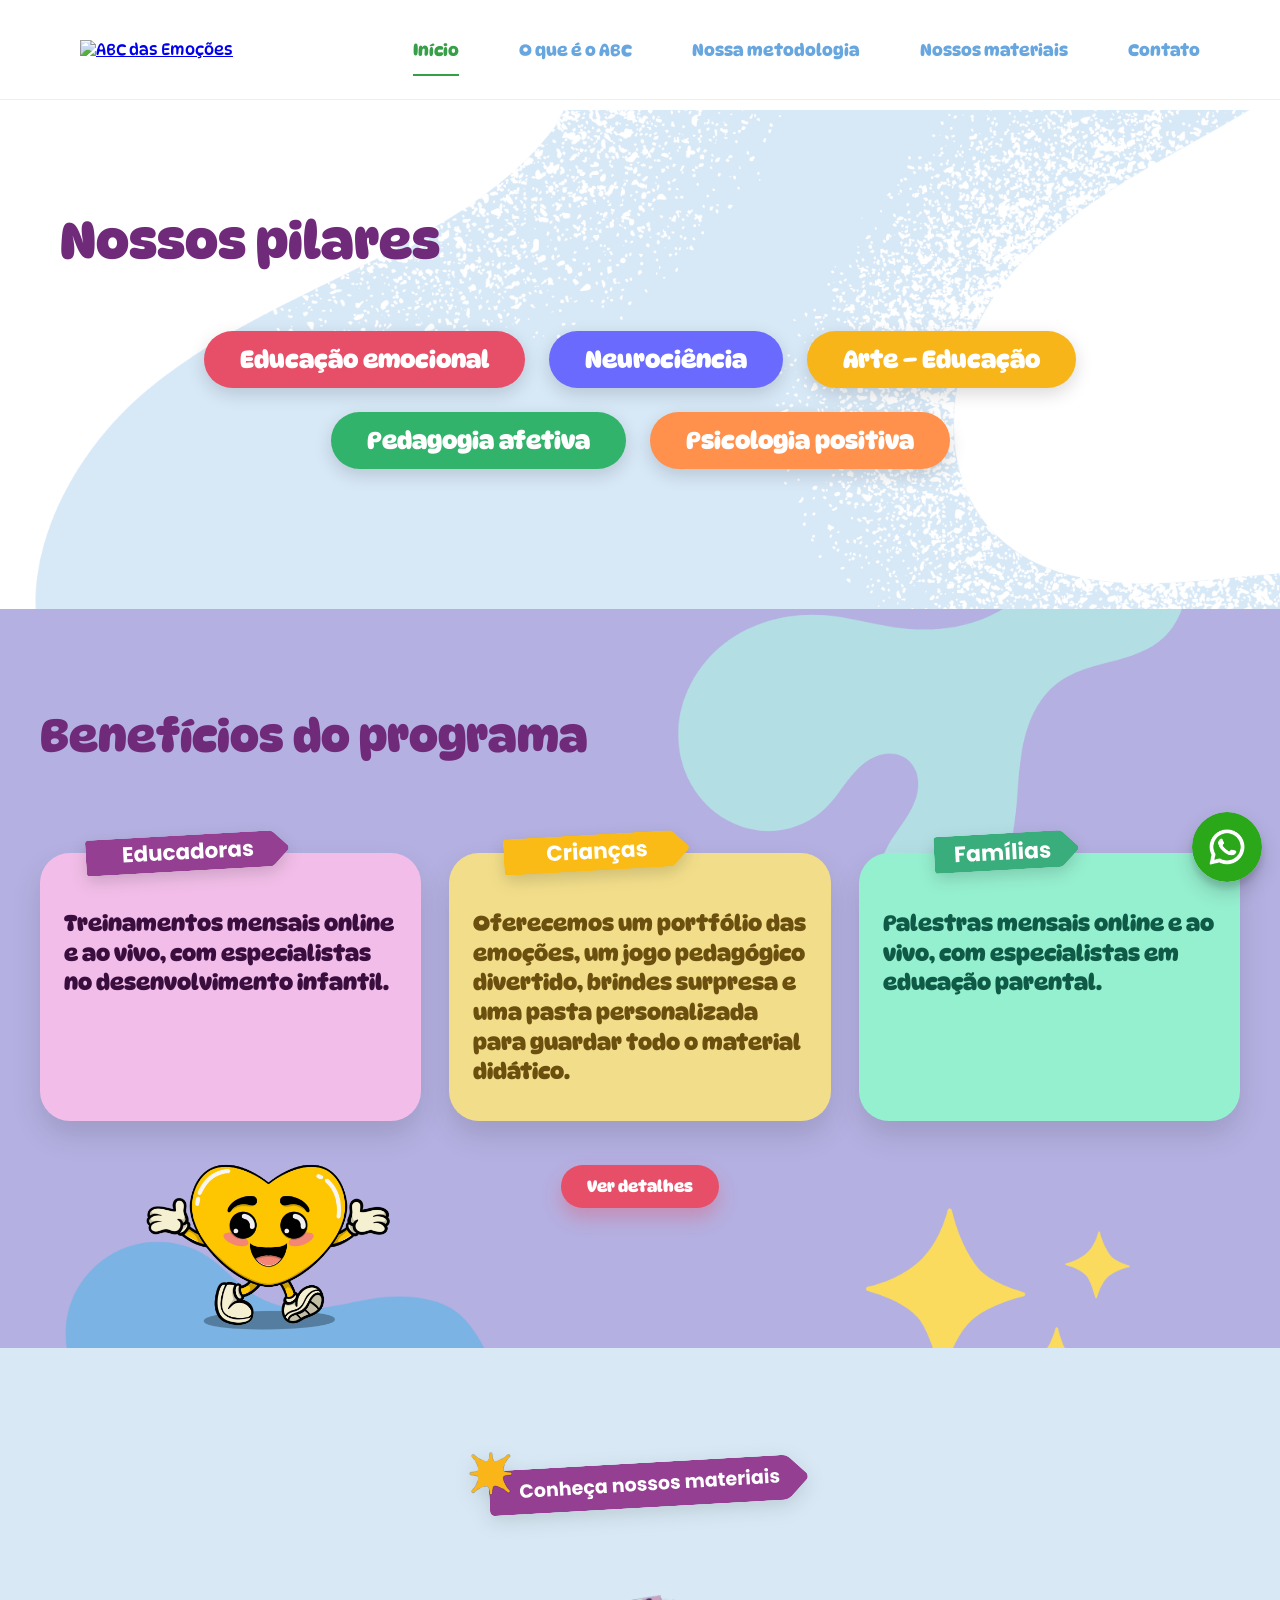
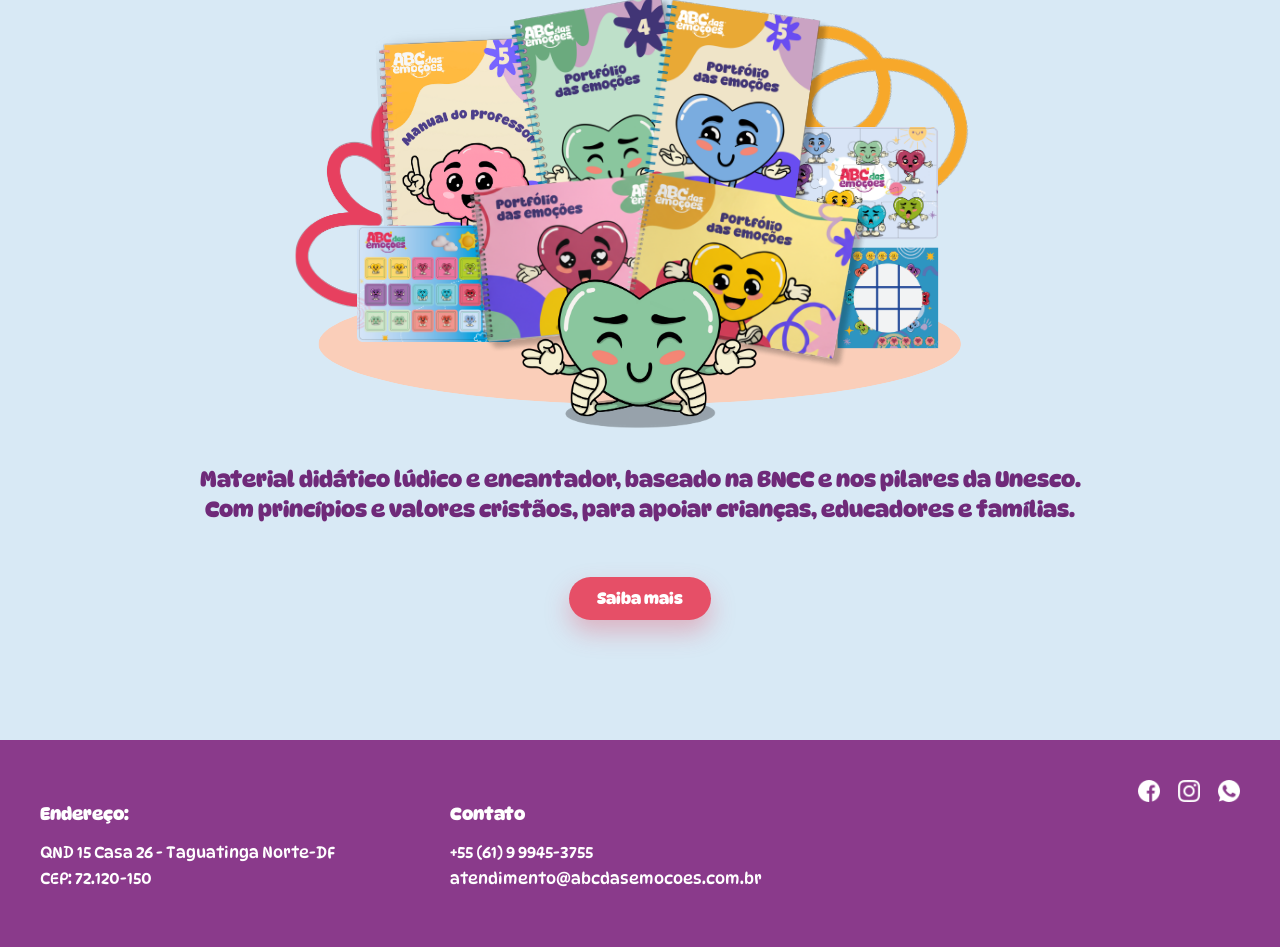
==== pages/index.html @ c594c252 "Criação das páginas: home page, sobre o que é ABC e contatos. Assim como os componentes pastials men" ====
<!doctype html>
<html lang="pt-BR">
<head>
  <meta charset="utf-8" />
  <meta name="viewport" content="width=device-width, initial-scale=1" />
  <title>ABC das Emoções</title>
  <link rel="stylesheet" href="/assets/css/styles.css" />
  <link href="https://fonts.googleapis.com/css2?family=DynaPuff:wght@400;600&display=swap" rel="stylesheet">
</head>
<body>
  <!-- MENU (partial) -->
  <div id="header-holder"></div>

  <!-- CONTEÚDO PRINCIPAL -->
  <main class="container">

    <!-- Seção Pilares -->
    <section id="pilares">
      <div class="pilares-wrap">
        <h2>Nossos pilares</h2>
        <div class="pilares-pills">
          <span class="pill pill-1">Educação emocional</span>
          <span class="pill pill-2">Neurociência</span>
          <span class="pill pill-3">Arte – Educação</span>
          <span class="pill pill-4">Pedagogia afetiva</span>
          <span class="pill pill-5">Psicologia positiva</span>
        </div>
      </div>
    </section>

    <!-- Seção Benefícios do Programa -->
    <section id="beneficios-programa">
      <h2>Benefícios do programa</h2>

      <div class="beneficios-grid">
        <!-- Educadoras -->
        <article class="benef-card card-educadoras">
          <img class="badge" src="/assets/img/educadorasTitulo.svg" alt="Educadoras">
          <p>
            Treinamentos mensais online e ao vivo, com especialistas no
            desenvolvimento infantil.
          </p>
        </article>

        <!-- Crianças -->
        <article class="benef-card card-criancas">
          <img class="badge" src="/assets/img/criançasTitulo.svg" alt="Crianças">
          <p>
            Oferecemos um portfólio das emoções, um jogo pedagógico divertido,
            brindes surpresa e uma pasta personalizada para guardar todo o
            material didático.
          </p>
        </article>

        <!-- Famílias -->
        <article class="benef-card card-familias">
          <img class="badge" src="/assets/img/familiasTitulo.svg" alt="Famílias">
          <p>
            Palestras mensais online e ao vivo, com especialistas em educação
            parental.
          </p>
        </article>
      </div>

      <a class="cta-benef" href="/pages/metodologia.html">Ver detalhes</a>

      <!-- decorativos (se tiver os PNG/SVG) -->
      <img class="decor mascote" src="/assets/img/ALEGRIA.png" alt="" aria-hidden="true">
      <img class="decor bg" src="/assets/img/vetoresFundoBeneficios.png" alt="" aria-hidden="true">
    </section>

    <!-- Seção Conheça nossos materiais -->
    <section id="conheca-materiais">
      <!-- fundo decorativo grande -->
      <img class="decor decor-left"  src="/assets/img/materiais-decor-left.png"  alt="" aria-hidden="true">
      <img class="decor decor-right" src="/assets/img/materiais-decor-right.png" alt="" aria-hidden="true">

      <div class="materiais-wrap">
        <img class="badge" src="/assets/img/conhecaMateriaisTitulo.svg" alt="Conheça nossos materiais">

        <div class="materiais-hero">
          <img src="/assets/img/conhecaMateriaisIMG.svg" alt="Kit de materiais ABC das Emoções">
        </div>

        <p class="materiais-texto">
          Material didático lúdico e encantador, baseado na BNCC e nos pilares da Unesco.
          Com princípios e valores cristãos, para apoiar crianças, educadores e famílias.
        </p>

        <a class="cta-conheca" href="/pages/materiais.html">Saiba mais</a>
      </div>
    </section>

  </main>

  <!-- FOOTER (partial) -->
  <div id="footer-holder"></div>

  <!-- WHATSAPP FLOAT (partial) -->
  <div id="whatsapp-holder"></div>

  <script src="/assets/javascript/script.js"></script>
</body>
</html>
---- assets/css/styles.css ----
/* ===== VARS & BASE ===== */
:root {
  --green:#379f48;
  --blue:#67a6de;
  --font:'DynaPuff', cursive;
}
* { box-sizing: border-box; }
html, body { margin:0; }
body {
  font-family: var(--font);
  background:#fff;
  padding-top:110px; /* compensa header fixo (100px + folga) */
}

/* ===== HEADER/MENU ===== */
.site-header{
  position:fixed; top:0; left:0; width:100%; z-index:1000;
  background:#fff; border-bottom:1px solid #eee;
  height:100px; display:flex; align-items:center;
  transition: height .25s ease, box-shadow .25s ease;
}
.site-header.scrolled{
  height:80px; /* encolhe suave ao rolar */
  box-shadow:0 2px 10px rgba(0,0,0,.1);
}

.nav-container{
  max-width:1200px; margin:0 auto; padding:0 40px;
  display:flex; align-items:center; justify-content:space-between; height:100%;
  width:100%;
}

.logo{ height:70px; transition:height .25s ease; padding-right:100px; }
.site-header.scrolled .logo{ height:58px; }

.navbar ul{
  list-style:none; display:flex; gap:60px; margin:0; padding:0;
}
.navbar a {
  text-decoration: none;
  color: var(--blue);
  font-weight: 600;
  font-size: 1.05rem;
  padding: 10px 0;
  position: relative;
  transition: color 0.2s ease;
}

/* link ativo */
.navbar a.active {
  color: var(--green);
}
.navbar a.active::after {
  content: "";
  position: absolute;
  left: 0;
  bottom: -6px;
  width: 100%;
  height: 2px;
  background: var(--green);
  box-shadow: 0 0px var(--green);
}

/* hover com sublinhado */
.navbar a::after {
  content: "";
  position: absolute;
  left: 0;
  bottom: -6px;
  width: 0;
  height: 2px;
  background: var(--green);
  box-shadow: 0 0px var(--green);
  transition: width 0.3s ease;
}

.navbar a:hover {
  color: var(--green);
}

.navbar a:hover::after {
  width: 100%;
}

/* Hambúrguer (mobile) */
.menu-toggle{
  display:none; background:none; border:0; font-size:28px; color:var(--blue); cursor:pointer;
}

/* ===== MOBILE ===== */
@media (max-width:768px){
  .menu-toggle{ display:block; }
  .navbar{ position:absolute; right:20px; top:calc(100% - 10px); }
  .navbar ul{
    display:none; flex-direction:column; gap:16px; background:#fff; padding:18px 20px;
    border-radius:14px; box-shadow:0 10px 25px rgba(0,0,0,.06);
  }
  .navbar.show ul{ display:flex; }
  .logo{ padding-right:0; height:56px; }
}

/* ===== FONTES ===== */
h2 {
  font-family: 'DynaPuff', cursive;
  font-weight: 700;
  font-size: clamp(28px, 3.5vw, 56px);
  color: #6f2a79;
  text-align: left;
  max-width: 1200px;
  margin: 0 auto 30px;
}

/* ===== MAIN ===== */
main section {
  padding: 80px 20px;
  max-width: 1200px;
  margin: 0 auto;
}

/* ===== PÁGINA INICIAL/HOME PAGE ===== */

/* ===== PILARES ===== */
/* ===== SEÇÃO PILARES ===== */
#pilares {
  position: relative;
  width: 100%;
  max-width: none;
  padding: 100px 0 140px; /* altura interna */
  overflow: hidden;
  isolation: isolate;
  display: flex;
  justify-content: center; /* centraliza o .pilares-wrap */
}

/* Fundo azul em toda a largura */
#pilares::before, #sobre::before {
  content: "";
  position: absolute;
  inset: 0;
  background: url("/assets/img/fundopilares.png") no-repeat center center;
  background-size: cover;
  z-index: -1;
}

/* Container centralizado */
.pilares-wrap {
  width: 100%;
  max-width: 1200px;
  text-align: center; /* centraliza o texto e as pílulas */
  padding: 0 20px;
}

/* Título */
#pilares h2 {
  font-family: 'DynaPuff', cursive;
  font-weight: 700;
  font-size: clamp(32px, 4vw, 64px);
  color: #6f2a79;
  margin-bottom: 60px;
}

/* Container das pílulas */
.pilares-pills {
  display: flex;
  flex-wrap: wrap;
  justify-content: center;
  align-items: center;
  gap: 24px;
}

/* Pílulas */
.pill {
  display: inline-flex;
  align-items: center;
  justify-content: center;
  padding: 14px 36px;
  border-radius: 999px;
  color: #fff;
  font-family: 'DynaPuff', cursive;
  font-weight: 700;
  font-size: clamp(16px, 2vw, 24px);
  white-space: nowrap;
  box-shadow: 0 6px 18px rgba(0,0,0,.15);
  transition: transform .2s ease, box-shadow .2s ease;
}

.pill:hover {
  transform: translateY(-2px);
  box-shadow: 0 10px 24px rgba(0,0,0,.18);
}

/* Cores */
.pill-1 { background: #e74f69; }  /* rosa */
.pill-2 { background: #6a6aff; }  /* lilás */
.pill-3 { background: #f7b51a; }  /* amarelo */
.pill-4 { background: #32b36b; }  /* verde */
.pill-5 { background: #ff914d; }  /* laranja */

/* Responsivo */
@media (max-width: 768px) {
  .pill {
    font-size: 18px;
    padding: 12px 26px;
  }
}


/* ===== BENEFÍCIOS DO PROGRAMA ===== */
#beneficios-programa {
  position: relative;
  width: 100%;
  max-width: none;             /* remove o limite de 1200px */
  margin: 0;                   /* remove centralização automática */
  padding: 100px 0 140px;
  isolation: isolate;
  background-color: #b4b0e1; /* cor de fundo */
  overflow: hidden;
}

/* fundo decorativo (imagem grande por trás) — opcional usar ::before */
#beneficios-programa .decor.bg{
  position: absolute;
  inset: 0;
  width: 100%;
  height: 100%;
  object-fit: cover;                  /* troque p/ contain se preferir */
  z-index: -1;
  pointer-events: none;
}

/* grid das 3 colunas */
.beneficios-grid{
  max-width: 1200px;
  margin: 0 auto 26px;
  display: grid;
  grid-template-columns: repeat(12, 1fr);
  gap: 28px;
}

/* Card base */
.benef-card{
  position: relative;
  border-radius: 30px;
  padding: 28px 24px 34px;
  box-shadow: 0 14px 30px rgba(0,0,0,.12);
  min-height: 260px;
  margin-top: 60px;
}

/* badge (título em SVG) sobreposto */
.benef-card .badge{
  position: absolute;
  top: -24px;                         /* acima do topo */
  left: 28px;
  height: 48px;                       /* ajuste conforme seu SVG */
  width: auto;
  display: block;
  filter: drop-shadow(0 6px 8px rgba(0,0,0,.15));
}

/* texto interno */
.benef-card p{
  margin: 28px 0 0;
  font-family: 'DynaPuff', cursive;
  font-weight: 700;
  font-size: clamp(16px, 2.2vw, 22px);
  line-height: 1.35;
}

/* cores específicas para lembrar o mock */
.card-educadoras{
  background: #f2bee9;                /* rosa clarinho */
  color: #3a0d3f;                      /* roxo escuro (texto) */
  grid-column: 1 / span 4;
}
.card-criancas{
  background: #f2de8a;                /* amarelo */
  color: #6b4f0f;                      /* marrom/dourado */
  grid-column: 5 / span 4;
}
.card-familias{
  background: #95f0cf;                /* verde água */
  color: #0f5a46;
  grid-column: 9 / span 4;
}

/* botão "ver detalhes" */
.cta-benef{
  display: inline-block;
  margin-top: 30px;
  margin: 18px auto 0;
  padding: 12px 26px;
  border-radius: 999px;
  background: #e64f67;                /* rosa do botão */
  color: #fff;
  font-family: 'DynaPuff', cursive;
  font-weight: 700;
  text-decoration: none;
  box-shadow: 0 10px 18px rgba(230,79,103,.35);
  transition: transform .2s ease, box-shadow .2s ease, filter .2s ease;
  position: relative;
  left: 50%;
  transform: translateX(-50%);
}
.cta-benef:hover{
  transform: translateX(-50%) translateY(-2px);
  box-shadow: 0 14px 24px rgba(48, 3, 99, 0.45);
  filter: brightness(1.02);
  background: #483483;
}

/* mascote sobreposto no canto inferior esquerdo */
#beneficios-programa .decor.mascote {
  position: absolute;
  left: clamp(0px, 8vw, 120px);
  bottom: -10px;
  width: clamp(180px, 26vw, 360px); /* antes era 140–280px */
  height: auto;
  pointer-events: none;
}

/* responsivo */
@media (max-width: 1024px){
  .beneficios-grid{ gap: 22px; }
  .card-educadoras{ grid-column: 1 / span 6; }
  .card-criancas{   grid-column: 7 / span 6; }
  .card-familias{   grid-column: 1 / span 12; }
}
@media (max-width: 760px){
  .beneficios-grid{
    grid-template-columns: 1fr;
  }
  .card-educadoras, .card-criancas, .card-familias{
    grid-column: 1 / -1;
  }
  .benef-card .badge{
    top: -18px;
    left: 20px;
    height: 42px;
  }
}

/* ===== CONHEÇA NOSSOS MATERIAIS ===== */
#conheca-materiais{
  position: relative;
  width: 100%;
  max-width: none;                /* ocupa a largura toda (sem bordas brancas) */
  margin: 0;
  padding: 100px 0 120px;
  background: #d8e9f5;           /* azul clarinho do fundo */
  overflow: hidden;
  isolation: isolate;
}

/* container central */
#conheca-materiais .materiais-wrap{
  max-width: 1200px;
  margin: 0 auto;
  padding: 0 20px;
  text-align: center;
}

/* badge do topo */
#conheca-materiais .badge{
  display: block;
  height: clamp(40px, 7vw, 72px);
  margin: 0 auto 18px;
  filter: drop-shadow(0 6px 10px rgba(0,0,0,.12));
}

/* imagem principal */
#conheca-materiais .materiais-hero img{
  width: min(720px, 90%);
  height: auto;
  display: block;
  margin: 12px auto 18px;
}

/* texto */
#conheca-materiais .materiais-texto{
  max-width: 920px;
  margin: 0 auto 22px;
  color: #6f2a79;                 /* roxo */
  font-family: 'DynaPuff', cursive;
  font-weight: 700;
  font-size: clamp(16px, 2vw, 22px);
  line-height: 1.35;
}

/* botão */
#conheca-materiais .cta-conheca{
  margin-top: 30px;
  display: inline-block;
  padding: 12px 28px;
  border-radius: 999px;
  background: #e64f67;
  color: #fff;
  text-decoration: none;
  font-family: 'DynaPuff', cursive;
  font-weight: 700;
  box-shadow: 0 12px 24px rgba(230,79,103,.35);
  transition: transform .2s ease, box-shadow .2s ease, filter .2s ease;
}
#conheca-materiais .cta-conheca:hover{
  transform: translateY(-2px);
  box-shadow: 0 14px 24px rgba(48, 3, 99, 0.45);
  filter: brightness(1.02);
  background: #483483;
}

/* decorativos grandes (as formas nas laterais) */
#conheca-materiais .decor{
  position: absolute;
  z-index: -1;            /* atrás do conteúdo */
  pointer-events: none;
  opacity: .95;
}
#conheca-materiais .decor-left{
  left: max(-120px, -8vw);
  top: -40px;
  width: clamp(240px, 36vw, 520px);
}
#conheca-materiais .decor-right{
  right: max(-120px, -8vw);
  bottom: -60px;
  width: clamp(260px, 40vw, 620px);
}

/* responsivo */
@media (max-width: 768px){
  #conheca-materiais{ padding: 80px 0 100px; }
  #conheca-materiais .badge{ height: 52px; }
}

/* ===== SEÇÃO: O QUE É O ABC ===== */
#sobre{
  position: relative;
  width: 100%;
  max-width: none;
  /* os mascotes já controlam a largura, então não precisamos de padding lateral aqui */
  padding: 100px 0 120px;
  overflow: hidden;
  isolation: isolate;
}

/* mascotes no topo (com gutter nas laterais e espaçamento fluido) */
.sobre-mascotes{
  list-style: none;
  display: flex;
  align-items: flex-end;
  justify-content: space-between;
  width: min(1200px, 92vw);        /* ~4% de margem por lado */
  margin: 0 auto 50px;             /* centraliza + respiro abaixo */
  padding: 0;                       /* gutter já vem da largura */
  gap: clamp(16px, 3vw, 36px);
}
.sobre-mascotes li{ flex: 0 0 auto; }

.sobre-mascotes img{
  display: block;
  height: clamp(80px, 12vw, 150px);
  width: auto;
  transition: transform .2s ease;
}
.sobre-mascotes img:hover{ transform: scale(1.05); }

/* container central do conteúdo (texto + foto) */
.sobre-wrap{
  max-width: 1200px;
  margin: 0 auto;
  padding: 0 20px;                 /* margem interna só pro conteúdo */
}

/* grid 2 colunas */
.sobre-grid{
  display: grid;
  grid-template-columns: 1.15fr 1fr; /* texto maior */
  align-items: center;
  gap: clamp(20px, 4vw, 48px);
}

/* título + texto com splash */
.sobre-text{
  position: relative;
  padding: clamp(18px, 2vw, 28px) clamp(20px, 2.4vw, 32px);
}
.sobre-text h2{
  color: #e64f67;
  font-family: 'DynaPuff', cursive;
  font-weight: 700;
  font-size: clamp(28px, 4.4vw, 64px);
  margin: 0 0 14px;
}
.sobre-text p{
  color: #483d8b;
  font-family: 'DynaPuff', cursive;
  font-weight: 700;
  font-size: clamp(16px, 2.1vw, 24px);
  line-height: 1.35;
  margin: 0;
}

/* splash atrás do texto */
.sobre-text::before{
  content: "";
  position: absolute;
  left: -8vw;
  top: -30px;
  width: 120%;
  height: calc(100% + 90px);
  background: url("/assets/img/fundo-sobre-splash.png") no-repeat left top;
  background-size: cover;  /* use 'contain' se sua arte pedir */
  z-index: -1;
}

/* foto à direita */
.sobre-foto{ margin: 0; }
.sobre-foto img{
  display: block;
  width: 100%;
  height: auto;
  border-radius: 28px;
  box-shadow: 0 20px 40px rgba(0,0,0,.12);
  object-fit: cover;
}

/* responsivo */
@media (max-width: 900px){
  .sobre-grid{ grid-template-columns: 1fr; }
  .sobre-text::before{
    left: -5vw;
    width: 110%;
    height: calc(100% + 60px);
  }
  .sobre-mascotes{
    flex-wrap: wrap;
    justify-content: center;
    gap: clamp(14px, 4vw, 24px);
    width: min(640px, 92vw);       /* mantém gutter no mobile */
  }
}

/* ===== PÁGINA SOBRE O QUE É O ABC ===== */
/* ===== SEÇÃO: O QUE É O ABC ===== */
/* ===== SEÇÃO SALLUZ ===== */
/* ===== SEÇÃO SALLUZ ===== */
#salluz{
  position: relative;
  width: 100%;
  max-width: none;
  padding: 80px 20px 100px;
  text-align: center;
}

/* linha superior */
.salluz-top{
  position: relative;
  max-width: 1000px;
  margin: 0 auto 24px;
}

/* logo Salluz centralizado */
#img-salluz{
  display: block;
  height: clamp(70px, 10vw, 130px);
  margin: 0 auto;
  filter: drop-shadow(0 4px 8px rgba(0,0,0,.08));
}

/* mascote CÉREBRO — aumentado */
.mascote-cerebro{
  position: absolute;
  right: clamp(0px, 5vw, 100px); /* distância da borda */
  top: 50%;
  transform: translateY(-50%);
  width: clamp(160px, 20vw, 260px); /* 👈 aumentado */
  height: auto;
  pointer-events: none;
  z-index: 1;
  filter: drop-shadow(0 8px 12px rgba(0,0,0,.15));
}

/* texto */
.salluz-text{
  max-width: 900px;
  margin: 0 auto;
}
.salluz-text p{
  font-family: 'Roboto', sans-serif;
  font-weight: 700;
  font-size: clamp(16px, 2vw, 24px);
  line-height: 1.5;
  color: #56585e;
  margin: 0;
  padding: clamp(12px, 2vw, 0);
}

/* responsivo — cérebro desce abaixo do logo */
@media (max-width: 768px){
  .mascote-cerebro{
    position: static;
    transform: none;
    margin: 20px auto 0;
    width: clamp(160px, 45vw, 220px); /* maior no mobile também */
  }
  .salluz-top{ margin-bottom: 12px; }
}

#intro-metodologia {
  position: relative;
  width: 100%;
  max-width: none;
  padding: 100px 20px 160px;
  background-color: #943f92; /* roxo */
  overflow: hidden;
  isolation: isolate;
  text-align: center;
}

/* fundo amarelo decorativo */
#intro-metodologia .decor.bg {
  position: absolute;
  inset: 0;
  width: 100%;
  height: 100%;
  object-fit: cover;
  z-index: -1;
  pointer-events: none;
  opacity: 0.9;
}

/* imagem principal */
#intro-metodologia .foto-topo {
  width: min(90%, 780px);
  height: auto;
  display: block;
  margin: 0 auto 30px;
  border-radius: 20px;
  box-shadow: 0 10px 25px rgba(0,0,0,0.2);
}

/* mascote central */
#intro-metodologia .mascote {
  width: clamp(120px, 22vw, 200px);
  height: auto;
  display: block;
  margin: 20px auto 10px;
  filter: drop-shadow(0 6px 8px rgba(0,0,0,.2));
}

/* texto centralizado */
#intro-metodologia p {
  font-family: 'DynaPuff', cursive;
  color: #fff;
  font-weight: 700;
  font-size: clamp(16px, 2vw, 22px);
  line-height: 1.5;
  max-width: 900px;
  margin: 0 auto 50px;
}

/* segunda imagem */
#intro-metodologia .foto-base {
  width: min(90%, 780px);
  height: auto;
  display: block;
  margin: 0 auto 30px;
  border-radius: 20px;
  box-shadow: 0 10px 25px rgba(0,0,0,0.2);
}

/* botão “fale conosco” */
#intro-metodologia .cta-conheca {
  display: inline-block;
  margin-top: 20px;
  padding: 12px 28px;
  border-radius: 999px;
  background: #e64f67;
  color: #fff;
  text-decoration: none;
  font-family: 'DynaPuff', cursive;
  font-weight: 700;
  box-shadow: 0 12px 24px rgba(230,79,103,.35);
  transition: transform .2s ease, box-shadow .2s ease;
}

#intro-metodologia .cta-conheca:hover {
  transform: translateY(-2px);
  box-shadow: 0 16px 30px rgba(48,3,99,.4);
    filter: brightness(1.02);
  background: #483483;
}

/* responsivo */
@media (max-width: 768px) {
  #intro-metodologia {
    padding: 80px 10px 120px;
  }
  #intro-metodologia .foto-topo,
  #intro-metodologia .foto-base {
    width: 95%;
  }
}

/* ===== CONTATO ===== */
#contato {
  padding: 100px 20px;
  width: 100%;
  max-width: none;
  background: #d8e9f5; /* temporário — só cor sólida */
  font-family: 'DynaPuff', cursive;
}

.contato-wrap {
  display: grid;
  grid-template-columns: 1fr 1.2fr;
  gap: 50px;
  max-width: 1200px;
  margin: 0 auto;
  align-items: start;
}

/* ===== LADO ESQUERDO ===== */
.contato-info h2 {
  color: #4b3693;
  font-weight: 700;
  font-size: clamp(32px, 4vw, 56px);
  margin-bottom: 20px;
}

.contato-info p {
  color: #483d8b;
  font-size: clamp(16px, 2vw, 20px);
  font-weight: 600;
  line-height: 1.5;
  margin-bottom: 16px;
}

.contato-label {
  color: #4b3693;
  font-weight: 700;
  margin-top: 20px;
}

.contato-dado {
  font-size: clamp(18px, 2.2vw, 22px);
  font-weight: 700;
}

.telefone {
  color: #ffb800; /* amarelo */
}

.email a {
  color: #e64f67; /* rosa */
  text-decoration: none;
}

.email a:hover {
  text-decoration: underline;
}

/* ===== FORMULÁRIO ===== */
.contato-form {
  display: flex;
  flex-direction: column;
  gap: 14px;
}

.contato-form label {
  color: #483d8b;
  font-size: clamp(15px, 1.8vw, 18px);
  font-weight: 600;
}

.contato-form input,
.contato-form textarea {
  width: 100%;
  border: 2px solid #b6a6d9;
  border-radius: 12px;
  padding: 10px 14px;
  font-family: 'DynaPuff', cursive;
  font-size: clamp(15px, 1.6vw, 17px);
  color: #483d8b;
  outline: none;
  transition: border-color .2s ease;
}

.contato-form input:focus,
.contato-form textarea:focus {
  border-color: #6f2a79;
}

.btn-enviar {
  background: #943f92;
  color: #fff;
  border: none;
  border-radius: 999px;
  padding: 12px 30px;
  font-size: clamp(15px, 1.8vw, 18px);
  font-family: 'DynaPuff', cursive;
  font-weight: 700;
  margin-top: 12px;
  align-self: flex-start;
  cursor: pointer;
  box-shadow: 0 8px 18px rgba(0,0,0,.15);
  transition: all .2s ease;
}

.btn-enviar:hover {
  transform: translateY(-2px);
  box-shadow: 0 12px 22px rgba(0,0,0,.25);
  background: #6f2a79;
}

/* ===== RESPONSIVO ===== */
@media (max-width: 900px) {
  .contato-wrap {
    grid-template-columns: 1fr;
    gap: 40px;
  }
  .btn-enviar {
    align-self: center;
  }
}



/* ===== FOOTER ===== */
.footer{ background:#8a3a8b; color:#fff; padding:40px 20px; }
.footer-container{
  max-width:1200px; margin:0 auto; display:flex; justify-content:space-between;
  align-items:flex-start; flex-wrap:wrap; gap:30px;
}
.footer-col{ flex:1 1 250px; }
.footer-col h4{ font-size:1.1rem; margin-bottom:10px; font-weight:700; }
.footer-col p, .footer-col a{ color:#fff; text-decoration:none; font-weight:400; line-height:1.6; }
.footer-col a:hover{ text-decoration:underline; }
.footer-col.social{ display:flex; align-items:center; justify-content:flex-end; gap:18px; }
.footer-col.social img{ width:22px; height:22px; filter:brightness(0) invert(1); transition:transform .2s ease; }
.footer-col.social img:hover{ transform:scale(1.15); }

@media (max-width:768px){
  .footer-container{ flex-direction:column; align-items:center; text-align:center; }
  .footer-col.social{ justify-content:center; margin-top:10px; }
}

/* ===== BOTÃO FLUTUANDO WHATSAPP ===== */
.whatsapp-float {
  position: fixed;
  right: 18px;
  bottom: 18px;
  width: 70px;              /* botão maior */
  height: 70px;
  display: grid;
  place-items: center;
  line-height: 0;
  border-radius: 50%;
  background: none;         /* REMOVE o verde de fundo */
  box-shadow: 0 10px 20px rgba(0,0,0,.18), 0 6px 6px rgba(0,0,0,.12);
  z-index: 1200;
  transition: transform .2s ease, box-shadow .2s ease, filter .2s ease;
}

.whatsapp-float:hover {
  transform: translateY(-2px);
  box-shadow: 0 12px 24px rgba(0,0,0,.22), 0 8px 8px rgba(0,0,0,.14);
  filter: brightness(1.05);
}

/* a imagem AGORA cobre todo o botão */
.whatsapp-float img {
  display: block;
  width: 100%;
  height: 100%;
  border-radius: 50%;        /* mantém formato redondo */
  object-fit: cover;         /* garante preenchimento completo */
}

/* efeito de pulsar suave */
.whatsapp-float::after {
  content: "";
  position: absolute;
  inset: 0;
  border-radius: 50%;
  box-shadow: 0 0 0 0 rgba(37, 211, 102, .45);
  animation: wpp-pulse 2.2s ease-out infinite;
  pointer-events: none;
}

@keyframes wpp-pulse {
  0%   { box-shadow: 0 0 0 0   rgba(37,211,102,.45); }
  70%  { box-shadow: 0 0 0 20px rgba(37,211,102,0); }
  100% { box-shadow: 0 0 0 0   rgba(37,211,102,0); }
}
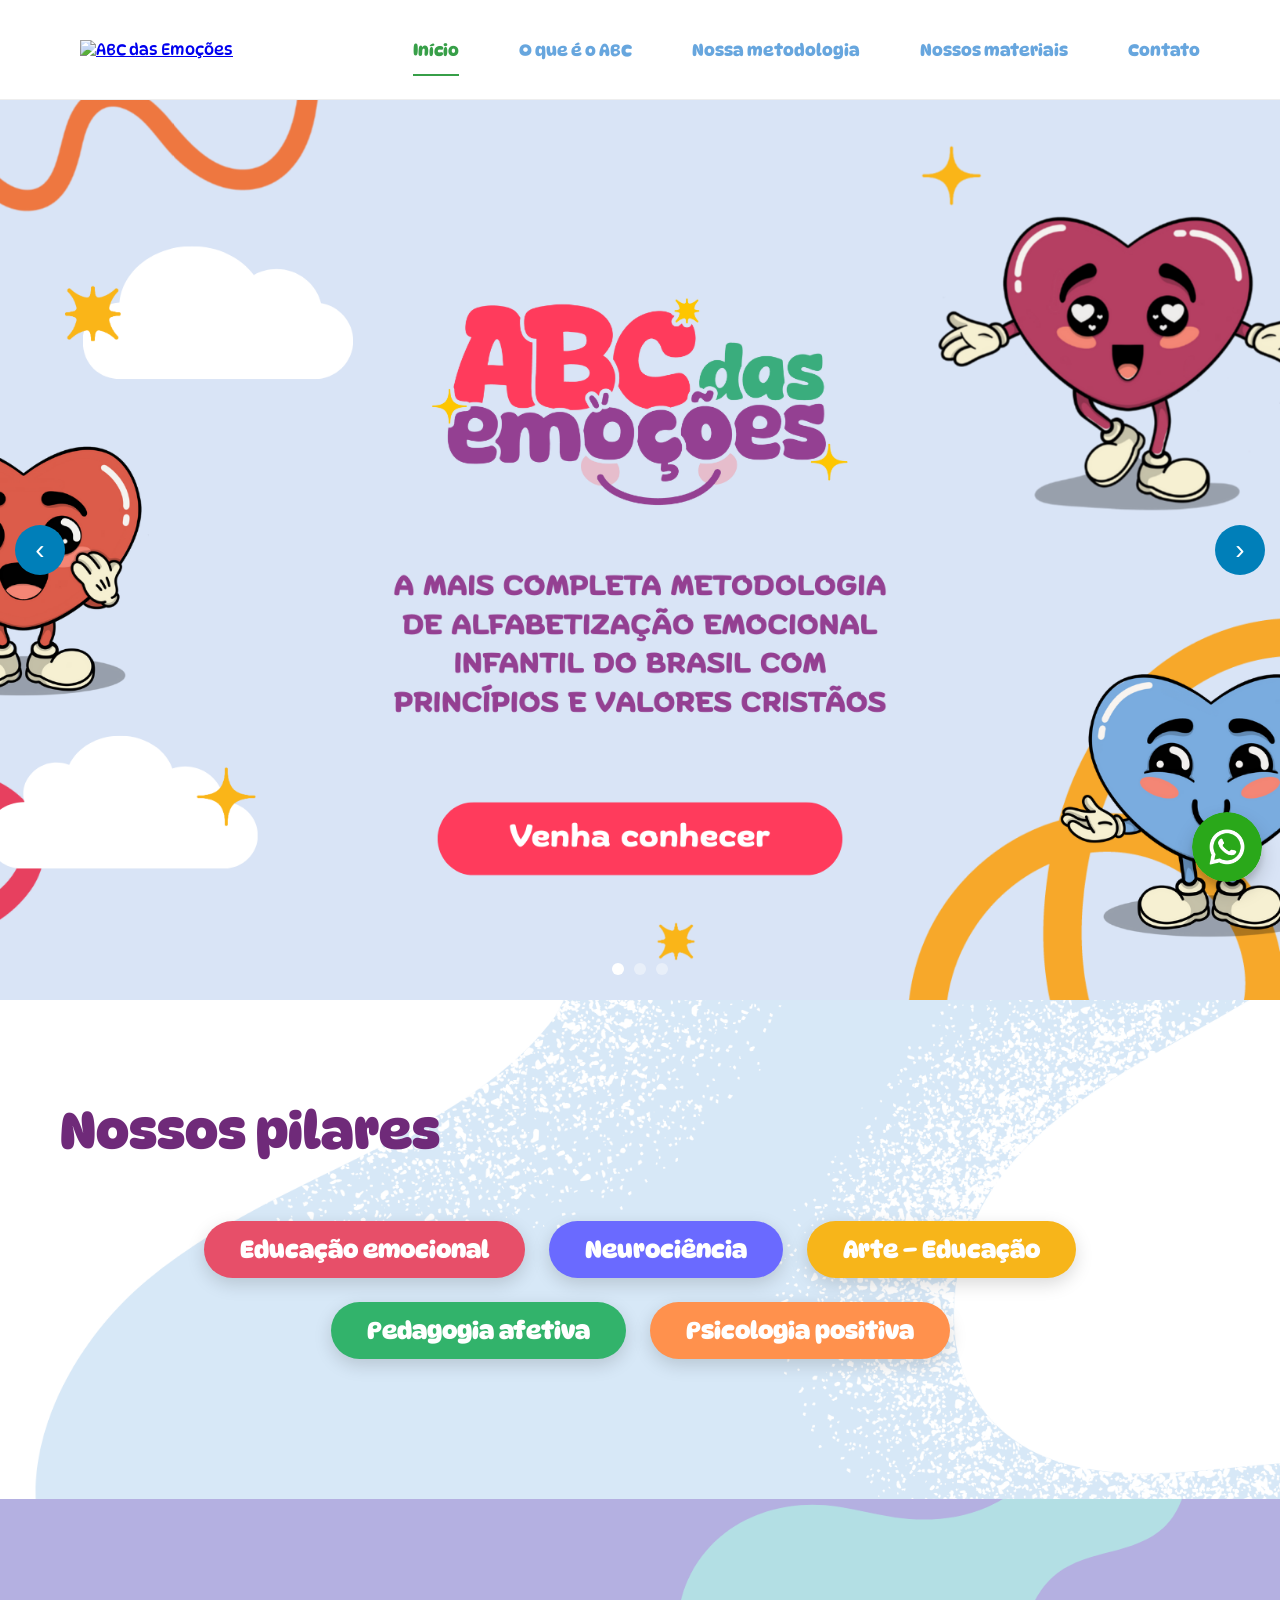
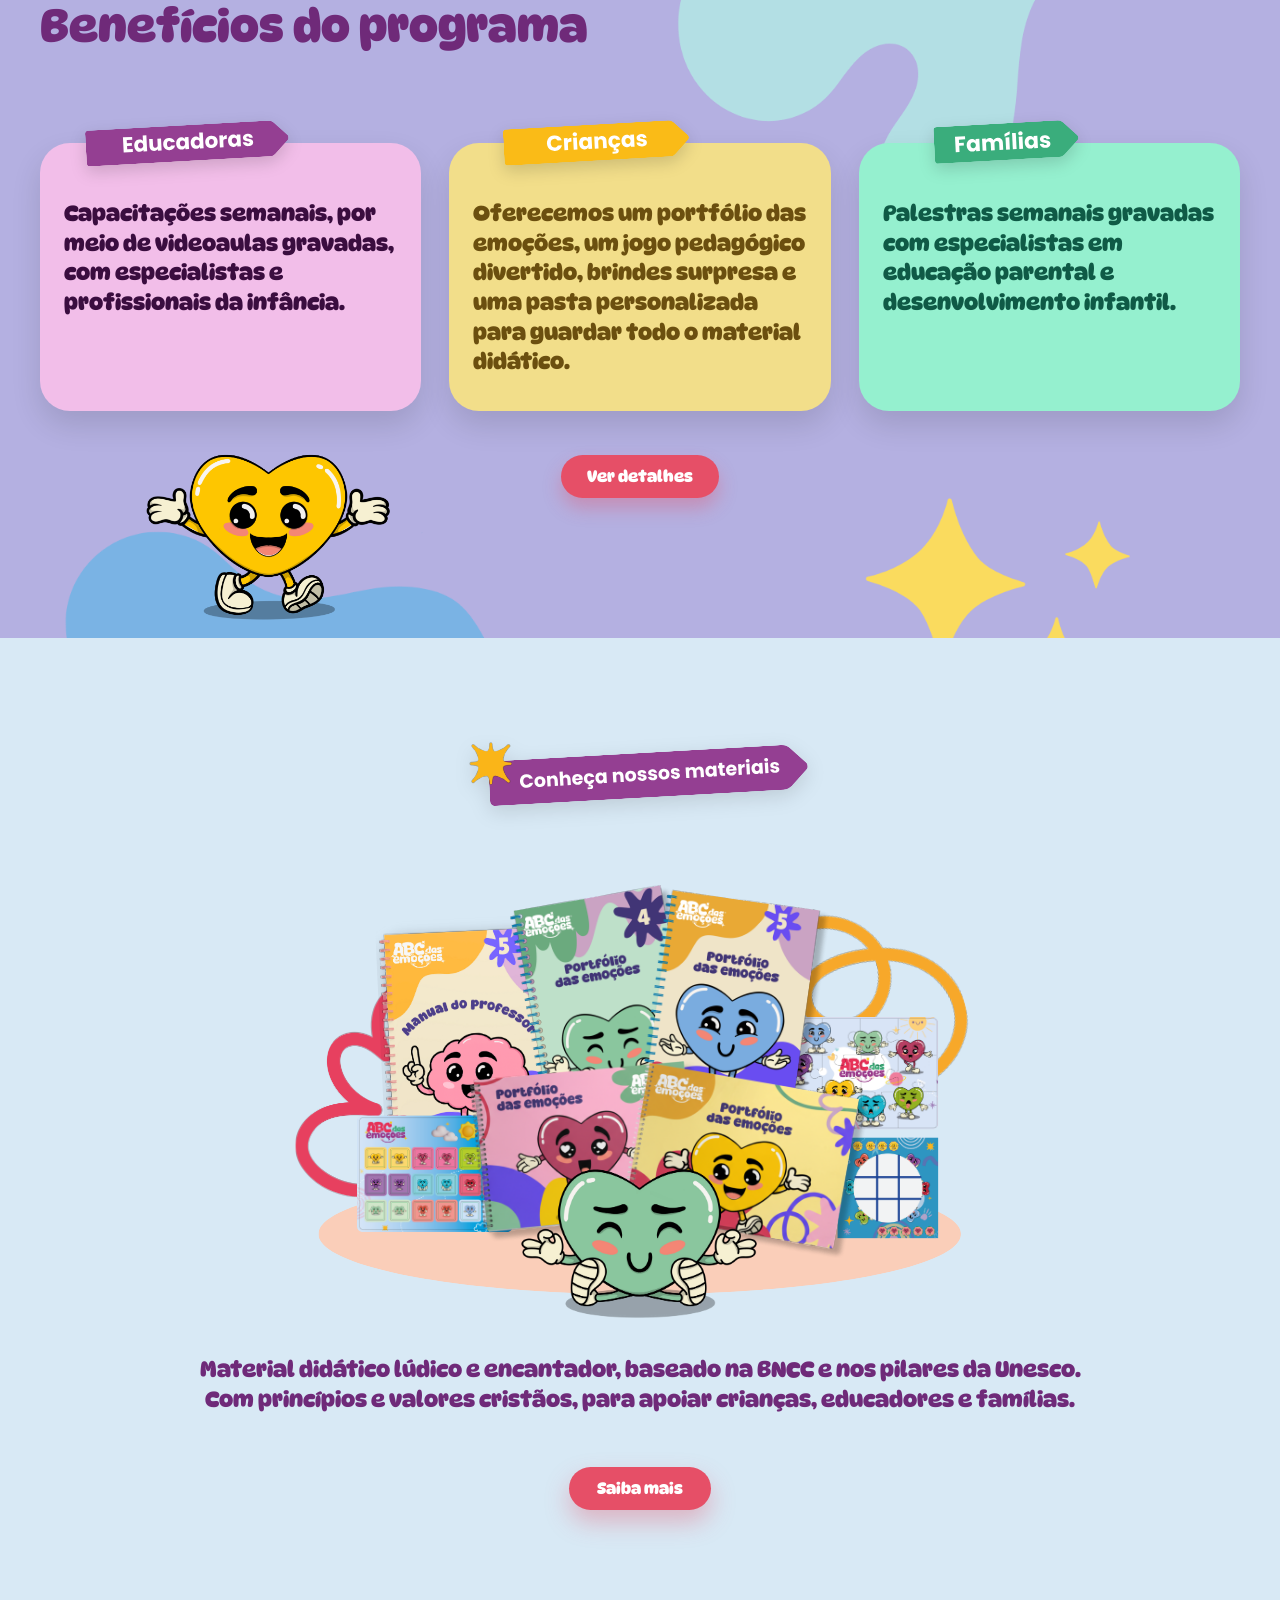
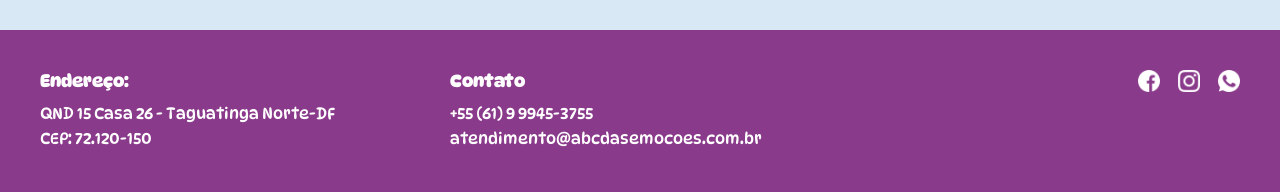
==== commit ef5a68df: "Adição do banner na página inicial. Adição dos modais na seção pilares da página inicial. Correção d" ====
--- a/pages/index.html
+++ b/pages/index.html
@@ -11,22 +11,50 @@
   <!-- MENU (partial) -->
   <div id="header-holder"></div>
 
+    <!-- BANNERS -->
+      <div id="banner"></div>
+
+    <script>
+    (async function() {
+      const container = document.getElementById("banner");
+
+      // 1. Carrega o HTML do banner
+      const res = await fetch("/partials/banners/banners.html");
+      const html = await res.text();
+      container.innerHTML = html;
+
+      // 2. Carrega dinamicamente o arquivo banners.js
+      await new Promise((resolve, reject) => {
+        const script = document.createElement("script");
+        script.src = "/partials/banners/banners.js";
+        script.onload = resolve;
+        script.onerror = reject;
+        document.body.appendChild(script);
+      });
+
+      // 3. Inicializa o carrossel (initBanner está dentro de banners.js)
+      if (typeof window.initBanner === "function") {
+        window.initBanner(container);
+      }
+    })();
+    </script>
+
   <!-- CONTEÚDO PRINCIPAL -->
   <main class="container">
 
-    <!-- Seção Pilares -->
-    <section id="pilares">
-      <div class="pilares-wrap">
-        <h2>Nossos pilares</h2>
-        <div class="pilares-pills">
-          <span class="pill pill-1">Educação emocional</span>
-          <span class="pill pill-2">Neurociência</span>
-          <span class="pill pill-3">Arte – Educação</span>
-          <span class="pill pill-4">Pedagogia afetiva</span>
-          <span class="pill pill-5">Psicologia positiva</span>
-        </div>
+  <!-- Seção Pilares -->
+  <section id="pilares"> 
+    <div class="pilares-wrap">
+      <h2>Nossos pilares</h2>
+      <div class="pilares-pills">
+        <span class="pill pill-1">Educação emocional</span>
+        <span class="pill pill-2">Neurociência</span>
+        <span class="pill pill-3">Arte – Educação</span>
+        <span class="pill pill-4">Pedagogia afetiva</span>
+        <span class="pill pill-5">Psicologia positiva</span>
       </div>
-    </section>
+    </div>
+  </section>
 
     <!-- Seção Benefícios do Programa -->
     <section id="beneficios-programa">
@@ -37,8 +65,7 @@
         <article class="benef-card card-educadoras">
           <img class="badge" src="/assets/img/educadorasTitulo.svg" alt="Educadoras">
           <p>
-            Treinamentos mensais online e ao vivo, com especialistas no
-            desenvolvimento infantil.
+            Capacitações semanais, por meio de videoaulas gravadas, com especialistas e profissionais da infância.
           </p>
         </article>
 
@@ -56,8 +83,7 @@
         <article class="benef-card card-familias">
           <img class="badge" src="/assets/img/familiasTitulo.svg" alt="Famílias">
           <p>
-            Palestras mensais online e ao vivo, com especialistas em educação
-            parental.
+            Palestras semanais gravadas com especialistas em educação parental e desenvolvimento infantil.
           </p>
         </article>
       </div>
--- a/assets/css/styles.css
+++ b/assets/css/styles.css
@@ -4,12 +4,23 @@
   --blue:#67a6de;
   --font:'DynaPuff', cursive;
 }
-* { box-sizing: border-box; }
+* {
+    box-sizing: border-box;
+    max-width: 100%;
+}
+
 html, body { margin:0; }
 body {
   font-family: var(--font);
   background:#fff;
-  padding-top:110px; /* compensa header fixo (100px + folga) */
+  padding-top:100px; /* compensa header fixo (100px + folga) */
+  margin: 0;
+  width: 100%;
+  overflow-x: hidden !important;
+}
+
+section, div {
+    max-width: 100%;
 }
 
 /* ===== HEADER/MENU ===== */
@@ -132,6 +143,151 @@
   justify-content: center; /* centraliza o .pilares-wrap */
 }
 
+/* ---------- Modal estilo "cartão + ribbon" ---------- */
+:root {
+  --modal-bg: #f7dff0;      /* cor do card (mude para combinar) */
+  --modal-text: #2b2340;
+  --modal-muted: #6b5b7b;
+  --overlay: rgba(11,18,30,0.48);
+  --radius: 20px;
+  --shadow: 0 18px 38px rgba(36,32,56,0.14);
+}
+
+/* container */
+.modal { 
+  display: none;
+  position: fixed;
+  inset: 0;
+  z-index: 9999;
+  align-items: center;
+  justify-content: center;
+  padding: 20px;
+  font-family: 'DynaPuff', cursive;
+}
+.modal.is-open { display: flex; }
+
+/* overlay */
+.modal__overlay {
+  position: absolute;
+  inset: 0;
+  background: var(--overlay);
+  opacity: 0;
+  transition: opacity .22s ease;
+}
+.modal.is-open .modal__overlay { opacity: 1; }
+
+/* dialog (cartão) */
+.modal__dialog {
+  position: relative;
+  background: var(--modal-bg);
+  border-radius: var(--radius);
+  max-width: 640px;
+  width: 100%;
+  padding: 34px 28px;
+  box-shadow: var(--shadow);
+  transform: translateY(14px) scale(.995);
+  opacity: 0;
+  transition: transform .22s cubic-bezier(.2,.9,.2,1), opacity .22s ease;
+  z-index: 2;
+  border: 1px solid rgba(30,24,40,0.04);
+}
+
+/* animação de entrada */
+.modal.is-open .modal__dialog { transform: translateY(0) scale(1); opacity: 1; }
+
+/* ribbon no topo (posição absoluta relativa ao diálogo) */
+.modal__ribbon {
+  position: absolute;
+  left: 22px;
+  top: -18px;
+  display: inline-flex;
+  align-items: center;
+  height: 36px;
+  padding: 0 14px 0 18px;
+  background: #7f4aa7; /* cor default, será sobrescrita via JS */
+  color: white;
+  font-weight: 800;
+  font-size: 0.95rem;
+  border-radius: 8px;
+  box-shadow: 0 8px 18px rgba(34,20,60,0.12);
+  transform: rotate(-6deg);
+  letter-spacing: 0.02em;
+}
+
+/* ponta da ribbon (triângulo) */
+.modal__ribbon::after {
+  content: "";
+  position: absolute;
+  right: -12px;
+  top: 0;
+  width: 0;
+  height: 0;
+  border-left: 12px solid rgba(0,0,0,0.06);
+  border-top: 18px solid transparent;
+  border-bottom: 18px solid transparent;
+  transform: translateX(0);
+  filter: brightness(.98);
+}
+
+/* título grande (opcional: podemos esconder se a ribbon já tiver o título) */
+.modal__title {
+  margin: 4px 0 10px;
+  font-size: 1.25rem;
+  color: var(--modal-text);
+  font-weight: 800;
+}
+
+/* corpo do modal: tipografia mais "amigável" */
+.modal__content {
+  color: var(--modal-text);
+  font-size: 1.05rem;
+  line-height: 1.6;
+  max-height: calc(72vh - 120px);
+  overflow: auto;
+  padding-right: 6px;
+}
+
+/* style para strong dentro do conteúdo */
+.modal__content strong {
+  font-weight: 800;
+  color: #1f1630;
+}
+
+/* botão fechar minimalista */
+.modal__close {
+  position: absolute;
+  right: 12px;
+  top: 12px;
+  width: 36px;
+  height: 36px;
+  border-radius: 10px;
+  border: none;
+  background: rgba(255,255,255,0.9);
+  box-shadow: 0 6px 14px rgba(30,20,40,0.06);
+  cursor: pointer;
+  font-weight: 700;
+}
+
+/* responsividade */
+@media (max-width: 520px) {
+  .modal__dialog { padding: 20px; border-radius: 14px; }
+  .modal__ribbon { left: 16px; top: -16px; height: 32px; padding-left: 14px; font-size: .95rem; transform: rotate(-5deg); }
+  .modal__close { top: 10px; right: 10px; width: 32px; height: 32px; font-size: .9rem; }
+}
+
+/* pequena animação extra para o conteúdo entrar (opcional) */
+@keyframes pillarContentIn {
+  from { opacity: 0; transform: translateY(6px); }
+  to { opacity: 1; transform: translateY(0); }
+}
+.modal__content > * { animation: pillarContentIn .26s ease both; }
+
+/* responsividade */
+@media (max-width: 520px) {
+  .modal__dialog { padding: 18px; border-radius: 10px; }
+  .modal__title { font-size: 1.1rem; }
+}
+
 /* Fundo azul em toda a largura */
 #pilares::before, #sobre::before {
   content: "";
@@ -543,7 +699,7 @@
 /* ===== PÁGINA SOBRE O QUE É O ABC ===== */
 /* ===== SEÇÃO: O QUE É O ABC ===== */
 /* ===== SEÇÃO SALLUZ ===== */
-/* ===== SEÇÃO SALLUZ ===== */
+
 #salluz{
   position: relative;
   width: 100%;
@@ -562,7 +718,7 @@
 /* logo Salluz centralizado */
 #img-salluz{
   display: block;
-  height: clamp(70px, 10vw, 130px);
+  height: clamp(200px, 10vw, 130px);
   margin: 0 auto;
   filter: drop-shadow(0 4px 8px rgba(0,0,0,.08));
 }
@@ -606,108 +762,175 @@
   .salluz-top{ margin-bottom: 12px; }
 }
 
+/* ============================
+   INTRO METODOLOGIA
+   ============================ */
 #intro-metodologia {
-  position: relative;
-  width: 100%;
-  max-width: none;
-  padding: 100px 20px 160px;
-  background-color: #943f92; /* roxo */
-  overflow: hidden;
-  isolation: isolate;
+  background: #943f92;
+  padding: 40px 0;
   text-align: center;
-}
-
-/* fundo amarelo decorativo */
-#intro-metodologia .decor.bg {
+  width: 100vw !important;
+  max-width: 100% !important;
+  margin-right: calc(50% - 50vw) !important;
+  padding: 40px 0;
+  margin-left: 50%;
+  transform: translateX(-50%);
+  position: relative;
+}
+
+#intro-metodologia * {
+  max-width: none !important;
+}
+/* Container interno */
+#intro-metodologia .intro-inner {
+  width: 100%;
+  max-width: 850px;
+  margin: 0 auto;
+}
+
+/* ============================
+   PRIMEIRA IMAGEM
+   ============================ */
+#intro-metodologia .intro-card-top .intro-img {
+  width: 100%;
+  border-radius: 22px;
+  display: block;
+}
+
+/* ============================
+   MASCOTE
+   ============================ */
+#intro-metodologia .intro-mascote {
+  width: 130px;
+  margin-top: -55px;   /* Sobresai sobre a imagem */
+  margin-bottom: 10px;
+  position: relative;
+  z-index: 2;
+}
+
+/* ============================
+   TEXTO CENTRAL
+   ============================ */
+#intro-metodologia .intro-copy p {
+  font-family: "DynaPuff", cursive;
+  font-weight: 700;
+  font-size: 20px;
+  line-height: 1.35;
+  width: 85%;
+  max-width: 650px;
+  margin: 0 auto 28px auto;
+  color: #fff;
+}
+
+#intro-metodologia .intro-copy p strong {
+  color: #ffd166;
+}
+
+/* ============================
+   SEGUNDA IMAGEM
+   ============================ */
+#intro-metodologia .intro-card-bottom {
+  position: relative;
+}
+
+#intro-metodologia .intro-card-bottom .intro-img {
+  width: 100%;
+  border-radius: 22px;
+  display: block;
+}
+
+/* ============================
+   TEXTO SOBREPOSTO NA IMAGEM 2
+   ============================ */
+#intro-metodologia .intro-overlay {
   position: absolute;
-  inset: 0;
-  width: 100%;
-  height: 100%;
-  object-fit: cover;
-  z-index: -1;
-  pointer-events: none;
-  opacity: 0.9;
-}
-
-/* imagem principal */
-#intro-metodologia .foto-topo {
-  width: min(90%, 780px);
-  height: auto;
-  display: block;
-  margin: 0 auto 30px;
-  border-radius: 20px;
-  box-shadow: 0 10px 25px rgba(0,0,0,0.2);
-}
-
-/* mascote central */
-#intro-metodologia .mascote {
-  width: clamp(120px, 22vw, 200px);
-  height: auto;
-  display: block;
-  margin: 20px auto 10px;
-  filter: drop-shadow(0 6px 8px rgba(0,0,0,.2));
-}
-
-/* texto centralizado */
-#intro-metodologia p {
-  font-family: 'DynaPuff', cursive;
+  bottom: 20px;
+  left: 50%;
+  transform: translateX(-50%);
+  width: 88%;
   color: #fff;
-  font-weight: 700;
-  font-size: clamp(16px, 2vw, 22px);
-  line-height: 1.5;
-  max-width: 900px;
-  margin: 0 auto 50px;
-}
-
-/* segunda imagem */
-#intro-metodologia .foto-base {
-  width: min(90%, 780px);
-  height: auto;
-  display: block;
-  margin: 0 auto 30px;
-  border-radius: 20px;
-  box-shadow: 0 10px 25px rgba(0,0,0,0.2);
-}
-
-/* botão “fale conosco” */
-#intro-metodologia .cta-conheca {
+  font-family: "DynaPuff", cursive;
+  font-size: 28px;
+  font-weight: 700;
+  line-height: 1.25;
+  text-align: center;
+  text-shadow: 0 3px 6px rgba(0, 0, 0, 0.35);
+}
+
+/* ============================
+   BOTÃO
+   ============================ */
+#intro-metodologia .intro-cta {
   display: inline-block;
-  margin-top: 20px;
+  margin-top: 25px;
   padding: 12px 28px;
+  background: #e64f67;  
   border-radius: 999px;
-  background: #e64f67;
   color: #fff;
+  font-family: "DynaPuff", cursive;
+  font-weight: 700;
+  font-size: 16px;
   text-decoration: none;
-  font-family: 'DynaPuff', cursive;
-  font-weight: 700;
-  box-shadow: 0 12px 24px rgba(230,79,103,.35);
-  transition: transform .2s ease, box-shadow .2s ease;
-}
-
-#intro-metodologia .cta-conheca:hover {
+  box-shadow: 0px 8px 14px rgba(0,0,0,0.25);
+  transition: 0.2s ease;
+}
+
+#intro-metodologia .intro-cta:hover {
   transform: translateY(-2px);
-  box-shadow: 0 16px 30px rgba(48,3,99,.4);
-    filter: brightness(1.02);
+  box-shadow: 0 14px 24px rgba(48, 3, 99, 0.45);
+  filter: brightness(1.02);
   background: #483483;
 }
 
-/* responsivo */
+/* ============================
+   RESPONSIVO
+   ============================ */
 @media (max-width: 768px) {
-  #intro-metodologia {
-    padding: 80px 10px 120px;
-  }
-  #intro-metodologia .foto-topo,
-  #intro-metodologia .foto-base {
-    width: 95%;
-  }
-}
-
-/* ===== CONTATO ===== */
+  #intro-metodologia .intro-mascote {
+    width: 110px;
+    margin-top: -40px;
+  }
+
+  #intro-metodologia .intro-overlay {
+    font-size: 22px;
+    width: 92%;
+    bottom: 16px;
+  }
+}
+
+@media (max-width: 480px) {
+  #intro-metodologia .intro-mascote {
+    width: 95px;
+    margin-top: -32px;
+  }
+
+  #intro-metodologia .intro-copy p {
+    font-size: 17px;
+  }
+
+  #intro-metodologia .intro-overlay {
+    font-size: 18px;
+    bottom: 14px;
+  }
+
+  #intro-metodologia .intro-cta {
+    width: 80%;
+    padding: 12px 0;
+  }
+}
+
+/* Remove sombra e arredondamento das imagens */
+.clean-img {
+  box-shadow: none !important;
+  border-radius: 28px !important;
+}
+
+
+/* ===== PÁGINA CONTATO ===== */
 #contato {
   padding: 100px 20px;
   width: 100%;
   max-width: none;
-  background: #d8e9f5; /* temporário — só cor sólida */
   font-family: 'DynaPuff', cursive;
 }
 
@@ -792,7 +1015,7 @@
 }
 
 .btn-enviar {
-  background: #943f92;
+  background: #e64f67;
   color: #fff;
   border: none;
   border-radius: 999px;
@@ -823,6 +1046,775 @@
     align-self: center;
   }
 }
+/* =========================
+   METODOLOGIA — SEM CONFLITOS
+   ========================= */
+
+/* ===== HERO METODOLOGIA (SECTION 1) ===== */
+.met-hero{
+  display: grid;
+  grid-template-columns: 1.1fr .9fr;
+  align-items: center;
+  gap: clamp(20px, 4vw, 60px);
+  padding: clamp(40px, 6vw, 80px) 0;
+}
+
+.met-hero .descricao{
+  margin: 0;
+  font-family: 'DynaPuff', cursive;
+  font-weight: 700;
+  color: #483d8b;
+  font-size: clamp(18px, 2.2vw, 28px);
+  line-height: 1.35;
+  letter-spacing: .3px;
+  text-shadow: 0 1px 0 rgba(0,0,0,.04);
+}
+
+.met-hero .descricao .destaque{
+  color: #f8b41b;
+  font-weight: 700;
+}
+
+.met-hero .media{ justify-self: center; }
+.met-hero .media img{
+  width: clamp(220px, 38vw, 420px);
+  height: auto;
+  filter: drop-shadow(0 16px 22px rgba(0,0,0,.15));
+  transform: translateY(0) scale(1);
+  animation: s1-bob 4.5s ease-in-out infinite;
+  will-change: transform;
+}
+
+/* animações */
+@keyframes s1-bob{
+  0%{transform:translateY(0) scale(1)}
+  50%{transform:translateY(-8px) scale(1.005)}
+  100%{transform:translateY(0) scale(1)}
+}
+
+.met-hero.reveal .descricao{
+  animation: s1-in-left .7s ease-out both;
+}
+.met-hero.reveal .media img{
+  animation: s1-in-right .7s ease-out both, s1-bob 4.5s .7s ease-in-out infinite;
+}
+
+@keyframes s1-in-left{from{opacity:0;transform:translateX(-24px)}to{opacity:1;transform:translateX(0)}}
+@keyframes s1-in-right{from{opacity:0;transform:translateX(24px) scale(.98)}to{opacity:1;transform:translateX(0) scale(1)}}
+
+/* responsivo hero */
+@media (max-width:900px){
+  .met-hero{ grid-template-columns:1fr; text-align:center; }
+  .met-hero .descricao{ margin-inline:auto; max-width:38ch; }
+  .met-hero .media img{ width: clamp(220px, 60vw, 420px); }
+}
+
+/* ===== Faixas (títulos com “fita”) – pode usar em qualquer seção ===== */
+.ribbon {
+  display: inline-flex;
+  align-items: center;
+  gap: 10px;
+  background: #8a3a8b;
+  color: #fff;
+  padding: 10px 18px;
+  border-radius: 18px;
+  font-family: 'DynaPuff', cursive;
+  font-weight: 700;
+  box-shadow: 0 8px 16px rgba(0,0,0,.12);
+  margin: 24px auto 14px;
+}
+.ribbon.green { background: #3bb67d; }
+
+/* ===== METRICS (cards pequenos) DA S1 ===== */
+.met-s1-metrics{
+  display: grid;
+  grid-template-columns: repeat(3, minmax(180px, 1fr));
+  gap: 16px clamp(14px, 3vw, 22px);
+  max-width: 880px;
+  margin: 8px auto 28px;
+}
+.met-s1-metrics .met-card{
+  background: #ffc9ff;
+  border-radius: 18px;
+  padding: 16px 16px 14px;
+  box-shadow: 0 10px 18px rgba(0,0,0,.10);
+  min-height: 118px;
+}
+.met-s1-metrics .met-card .num{
+  display: block;
+  font-family: 'DynaPuff', cursive;
+  font-weight: 700;
+  color: #7a2aa8;
+  font-size: clamp(26px, 3.2vw, 38px);
+  line-height: 1;
+  margin-bottom: 6px;
+}
+.met-s1-metrics .met-card p{
+  margin: 0;
+  font-family: 'DynaPuff', cursive;
+  font-weight: 600;
+  color: #5f4e9b;
+  font-size: clamp(12px, 1.5vw, 14px);
+  line-height: 1.25;
+}
+
+/* responsivo metrics S1 */
+@media (max-width: 900px){
+  .met-s1-metrics{ grid-template-columns: repeat(2, minmax(180px, 1fr)); }
+}
+@media (max-width: 560px){
+  .met-s1-metrics{ grid-template-columns: 1fr; }
+}
+
+/* ===== “RECURSOS EXCLUSIVOS” (pílulas) – nomes exclusivos ===== */
+.met-recursos-grid{
+  display: grid;
+  grid-template-columns: repeat(2, minmax(220px, 1fr));
+  gap: 16px clamp(14px, 3vw, 22px);
+  max-width: 760px;
+  margin: 10px auto 0;
+}
+.met-pill{
+  background: #ff5b66;
+  color: #fff;
+  text-align: center;
+  padding: 14px 18px;
+  border-radius: 16px;
+  font-family: 'DynaPuff', cursive;
+  font-weight: 700;
+  font-size: clamp(14px, 1.8vw, 16px);
+  box-shadow: 0 10px 18px rgba(0,0,0,.10);
+  transition: transform .15s ease, box-shadow .15s ease, filter .15s ease;
+}
+.met-pill:hover{
+  transform: translateY(-2px);
+  box-shadow: 0 14px 24px rgba(0,0,0,.14);
+  filter: brightness(1.02);
+}
+
+/* responsivo pílulas */
+@media (max-width: 560px){
+  .met-recursos-grid{ grid-template-columns: 1fr; }
+}
+
+/* ===== SEÇÃO 2 — LADO A LADO ===== */
+.s2 .met-s2-layout{
+  display: grid;
+  grid-template-columns: 1.05fr 0.95fr; /* esquerda > direita */
+  gap: clamp(28px, 5vw, 60px);
+  align-items: start;
+}
+
+/* filhos dentro do grid principal (mantém seu HTML) */
+.s2 .s2-grid2{ display: contents; }
+
+/* imagens da s2 */
+.s2 .s2-col{ min-width: 0; }
+.s2 .panel{ margin: 0; }
+.s2 .panel img{
+  width: 100%;
+  height: auto;
+  display: block;
+}
+
+/* Ribbons da s2 */
+.ribbon-purple{ background:#8a3a8b; }
+.ribbon-green{  background:#3bb67d; }
+.s2-ribbon{
+  position: relative;
+  display: inline-flex;
+  align-items: center;
+  gap: 10px;
+  margin-bottom: clamp(16px, 3vw, 24px);
+}
+.s2-ribbon::before{
+  content:"";
+  width: 26px;
+  height: 26px;
+  background: radial-gradient(circle at 40% 40%, #ffcc3a 0 45%, transparent 46% 100%),
+              radial-gradient(circle at 60% 60%, #ffcc3a 0 45%, transparent 46% 100%),
+              radial-gradient(circle at 60% 40%, #ffcc3a 0 45%, transparent 46% 100%),
+              radial-gradient(circle at 40% 60%, #ffcc3a 0 45%, transparent 46% 100%);
+  filter: drop-shadow(0 4px 6px rgba(0,0,0,.15));
+  transform: rotate(-12deg);
+}
+.s2-ribbon-left{  transform: rotate(-3.5deg); }
+.s2-ribbon-right{ transform: rotate( 3.5deg); }
+
+/* ===== COLUNA ESQUERDA – CARDS (S2) ===== */
+.met-s2-metrics{
+  display: grid;
+  grid-template-columns: repeat(3, minmax(170px, 1fr));
+  gap: clamp(12px, 2.4vw, 18px);
+  justify-items: stretch;
+}
+.met-metric-card{
+  background: #ffc9ff;
+  border-radius: 18px;
+  padding: 16px 16px 14px;
+  box-shadow: 0 10px 18px rgba(0,0,0,.10);
+  min-height: 120px;
+  text-align: left;
+}
+.met-metric-card .num{
+  display:block;
+  font-family:'DynaPuff', cursive;
+  font-weight:700;
+  color:#7a2aa8;
+  font-size: clamp(24px, 3vw, 34px);
+  line-height:1;
+  margin-bottom: 6px;
+}
+.met-metric-card p{
+  margin: 0;
+  font-family:'DynaPuff', cursive;
+  font-weight:600;
+  color:#5f4e9b;
+  font-size: clamp(12px, 1.45vw, 14px);
+  line-height:1.28;
+}
+
+/* ===== COLUNA DIREITA – PÍLULAS (S2) — reutiliza .met-recursos-grid & .met-pill ===== */
+
+/* ===== ENTRADA/ANIMAÇÕES (opcional) ===== */
+.s2 .met-metric-card, 
+.s2 .met-pill, 
+.s2 .s2-ribbon{ 
+  opacity:0; 
+  transform: translateY(10px); 
+}
+.s2.reveal .met-metric-card, 
+.s2.reveal .met-pill, 
+.s2.reveal .s2-ribbon{
+  animation: s2-in .5s ease-out forwards;
+}
+.s2.reveal .met-metric-card:nth-child(1){ animation-delay:.05s }
+.s2.reveal .met-metric-card:nth-child(2){ animation-delay:.10s }
+.s2.reveal .met-metric-card:nth-child(3){ animation-delay:.15s }
+.s2.reveal .met-metric-card:nth-child(4){ animation-delay:.20s }
+.s2.reveal .met-metric-card:nth-child(5){ animation-delay:.25s }
+.s2.reveal .met-metric-card:nth-child(6){ animation-delay:.30s }
+
+.s2.reveal .met-pill:nth-child(1){ animation-delay:.05s }
+.s2.reveal .met-pill:nth-child(2){ animation-delay:.10s }
+.s2.reveal .met-pill:nth-child(3){ animation-delay:.15s }
+.s2.reveal .met-pill:nth-child(4){ animation-delay:.20s }
+.s2.reveal .met-pill:nth-child(5){ animation-delay:.25s }
+.s2.reveal .met-pill:nth-child(6){ animation-delay:.30s }
+
+@keyframes s2-in{
+  from{ opacity:0; transform: translateY(12px); }
+  to  { opacity:1; transform: translateY(0); }
+}
+
+/* ===== RESPONSIVO S2 ===== */
+@media (max-width: 1024px){
+  .s2 .met-s2-layout{ grid-template-columns: 1fr; }
+  .s2-ribbon-left, .s2-ribbon-right{ transform: rotate(0deg); }
+  .met-s2-metrics{ grid-template-columns: repeat(3, minmax(150px,1fr)); }
+}
+@media (max-width: 760px){
+  .met-s2-metrics{ grid-template-columns: repeat(2, minmax(150px,1fr)); }
+  .met-recursos-grid{ grid-template-columns: 1fr; }
+}
+@media (max-width: 460px){
+  .met-s2-metrics{ grid-template-columns: 1fr; }
+}
+
+/* ===== SECTION 3 – Nossos encontros ===== */
+#encontros {
+  position: relative;
+  padding: clamp(60px, 7vw, 110px) 0;
+  isolation: isolate;
+}
+
+/* título amarelinho e centralizado */
+#encontros .s3-header .title {
+  font-family: 'DynaPuff', cursive;
+  font-weight: 700;
+  color: #f8b41b;                 /* amarelo do mock */
+  text-align: center;
+  margin: 0 0 clamp(26px, 4vw, 40px);
+}
+
+/* grid dos cards (imagens) */
+#encontros .s3-grid {
+  width: min(1150px, 92vw);
+  margin: 0 auto;
+  display: grid;
+  grid-template-columns: repeat(3, minmax(260px, 1fr));
+  gap: clamp(18px, 2.8vw, 32px) clamp(22px, 3.5vw, 46px);
+  align-items: start;
+}
+
+/* cada “card” é uma figura com imagem */
+#encontros .thumb {
+  margin: 0;
+  border-radius: 14px;
+  overflow: hidden;               /* arredonda cantos das artes com fundo */
+  filter: drop-shadow(0 10px 18px rgba(0,0,0,.12));
+}
+
+#encontros .thumb img {
+  display: block;
+  width: 100%;
+  height: auto;
+}
+
+/* mascotinho (última imagem) no canto inferior direito */
+#encontros .s3-grid .thumb:last-child {
+  justify-self: end;
+  align-self: end;
+  max-width: clamp(2000px, 22vw, 280px);  /* reduz um pouco para parecer o mock */
+  border-radius: 0;                       /* mascot não precisa arredondar */
+  filter: drop-shadow(0 8px 14px rgba(0,0,0,.15));
+}
+
+/* ===== Responsivo ===== */
+@media (max-width: 1100px) {
+  #encontros .s3-grid {
+    grid-template-columns: repeat(2, minmax(240px, 1fr));
+  }
+  #encontros .s3-grid .thumb:last-child {
+    grid-column: 2;               /* mantém mais à direita quando 2 colunas */
+  }
+}
+
+@media (max-width: 680px) {
+  #encontros .s3-grid {
+    grid-template-columns: 1fr;
+    gap: 18px 18px;
+  }
+  #encontros .s3-grid .thumb:last-child {
+    grid-column: auto;
+    justify-self: center;        /* mascot abaixo centralizado no mobile */
+    max-width: clamp(180px, 46vw, 260px);
+  }
+}
+
+/* ===== SECTION 4 – Nossos personagens ===== */
+.section.s4 {
+  position: relative;
+  padding: clamp(60px, 8vw, 110px) 0;
+  isolation: isolate;
+}
+
+/* Título e texto (cores pedidas) */
+.section.s4 .title {
+  font-family: 'DynaPuff', cursive;
+  font-weight: 700;
+  color: #6f2a79;                      /* roxo do título */
+  text-align: center;
+  margin: 0 0 clamp(10px, 2.8vw, 16px);
+}
+
+.section.s4 .descricao {
+  font-family: 'DynaPuff', cursive;
+  font-weight: 700;
+  color: #483d8b;                      /* roxo-azulado do texto */
+  text-align: center;
+  font-size: clamp(16px, 2vw, 22px);
+  line-height: 1.45;
+  max-width: 900px;
+  margin: 0 auto clamp(26px, 4vw, 40px);
+}
+
+/* ===== SECTION 4 – Nossos personagens (lado a lado de verdade) ===== */
+.section.s4{
+  position: relative;
+  padding: clamp(60px, 8vw, 110px) 0;
+  isolation: isolate;
+}
+
+/* ===== Ajuste de alinhamento à esquerda ===== */
+.section.s4 .title,
+.section.s4 .descricao {
+  text-align: left;                 /* alinha à esquerda */
+  margin-left: clamp(40px, 10vw, 120px); /* empurra do lado esquerdo */
+  margin-right: auto;               /* evita centralização */
+}
+/* ===== LAYOUT EM GRID: 2 colunas ===== */
+.s4 .s4-wrapper{
+  max-width: 1100px;               /* ajuste ao seu container */
+  margin: 0 auto;
+  display: grid;
+  grid-template-columns: 1fr 1fr;  /* ESQ | DIR */
+  grid-auto-rows: auto;
+  column-gap: clamp(24px, 5vw, 80px);
+  row-gap: clamp(16px, 3vw, 32px);
+  align-items: center;
+}
+
+/* ANULA QUALQUER ABSOLUTE antigo que empilha tudo */
+.s4 .s4-wrapper .img{ 
+  position: static !important;     /* <- chave para parar de empilhar */
+  display: block;
+  height: auto;
+}
+
+/* ESQUERDA (topo): Davi & LeLê */
+.s4 .s4-wrapper .img-top-left{
+  grid-column: 1;
+  grid-row: 1;
+  justify-self: center;
+  width: clamp(280px, 34vw, 440px);
+}
+
+/* DIREITA (ocupa de cima a baixo): Emoções */
+.s4 .s4-wrapper .img-right-middle{
+  grid-column: 2;
+  grid-row: 1 / span 2;            /* fica centralizado na coluna direita */
+  justify-self: center;
+  width: clamp(340px, 40vw, 560px);
+}
+
+/* ESQUERDA (embaixo): Pelúcias */
+.s4 .s4-wrapper .img-bottom-left{
+  grid-column: 1;
+  grid-row: 2;
+  justify-self: center;
+  width: clamp(240px, 30vw, 360px);
+}
+
+/* ===== MOBILE: empilha bonito ===== */
+@media (max-width: 760px){
+  .s4 .s4-wrapper{
+    grid-template-columns: 1fr;
+  }
+  .s4 .s4-wrapper .img-top-left,
+  .s4 .s4-wrapper .img-right-middle,
+  .s4 .s4-wrapper .img-bottom-left{
+    grid-column: 1;
+    grid-row: auto;
+    width: min(88%, 520px);
+    justify-self: center;
+  }
+}
+
+/* fundo padrão para essas páginas */
+body.pag-metodologia,
+body.pag-materiais,
+body.pag-contato {
+  background-color: #d8e9f5;
+  background-image: url("../img/fundopilares.png");
+  background-repeat: no-repeat;
+  background-position: center top;
+  background-size: cover;
+  background-attachment: fixed;
+}
+
+/* ===== PÁGINA CONHEÇA NOSSOS MATERIAIS ===== */
+/* ===== CONHEÇA NOSSOS MATERIAIS – HERO ===== */
+#materiais-intro{
+  position: relative;
+  width: 100%;
+  max-width: none;
+  padding: clamp(70px, 9vw, 110px) 20px clamp(40px, 6vw, 70px);
+  text-align: center;
+  isolation: isolate;          /* garante que o pseudo da base não vaze */
+}
+
+/* faixinha “Conheça nossos materiais” */
+#materiais-intro .badge{
+  display: block;
+  height: clamp(44px, 7vw, 78px);
+  margin: 0 auto clamp(18px, 3vw, 28px);
+  filter: drop-shadow(0 8px 16px rgba(0,0,0,.12));
+  transform: rotate(-3deg);    /* levemente inclinada como no mock */
+}
+
+/* bloco da imagem principal com “base” oval */
+#materiais-intro .materiais-hero{
+  position: relative;
+  width: min(720px, 90%);
+  margin: 0 auto clamp(18px, 3vw, 28px);
+}
+
+/* oval sob a imagem (imita o chão do mock) */
+#materiais-intro .materiais-hero::after{
+  content: "";
+  position: absolute;
+  left: 50%;
+  bottom: -10px;
+  transform: translateX(-50%);
+  width: 88%;
+  height: clamp(26px, 5vw, 44px);
+  opacity: .95;
+  border-radius: 999px;
+  filter: blur(0.4px) drop-shadow(0 8px 14px rgba(0,0,0,.12));
+  z-index: -1;
+}
+
+/* imagem do kit */
+#materiais-intro .materiais-hero img{
+  display: block;
+  width: 100%;
+  height: auto;
+}
+
+/* texto */
+#materiais-intro p{
+  font-family: 'DynaPuff', cursive;
+  font-weight: 700;
+  color: #5f4e9b;                 /* cor pedida */
+  max-width: 880px;
+  margin: clamp(16px, 2.8vw, 24px) auto 0;
+  font-size: clamp(16px, 2vw, 22px);
+  line-height: 1.45;
+}
+
+/* ajustes responsivos finos */
+@media (max-width: 560px){
+  #materiais-intro .badge{ height: 56px; transform: rotate(-2deg); }
+  #materiais-intro .materiais-hero{ width: 94%; }
+  #materiais-intro .materiais-hero::after{ width: 90%; }
+}
+
+#para-criancas h2 {
+  color: #f8b41b;        /* amarelo */
+  font-family: 'DynaPuff', cursive;
+  font-weight: 700;
+}
+
+#para-criancas {
+  position: relative;
+  width: 100%;
+  max-width: none;
+  text-align: center;
+  padding: clamp(80px, 10vw, 120px) 20px;
+  overflow: hidden;
+  isolation: isolate;
+}
+
+/* texto introdutório */
+#para-criancas p {
+  font-family: 'DynaPuff', cursive;
+  font-weight: 700;
+  color: #483d8b;
+  font-size: clamp(16px, 2vw, 22px);
+  line-height: 1.4;
+  max-width: 800px;
+  margin: 0 auto 60px;
+}
+
+/* GRID GERAL (4 cards → 2x2) */
+.materiais-grid {
+  display: grid;
+  grid-template-columns: repeat(2, 1fr);
+  gap: clamp(40px, 5vw, 80px);
+  justify-items: center;
+  align-items: start;
+  max-width: 1100px;
+  margin: 0 auto;
+}
+
+/* bloco individual */
+.material-item {
+  display: flex;
+  flex-direction: column;
+  align-items: center;
+  text-align: center;
+}
+
+/* imagem principal (kit) */
+.material-item img {
+  width: clamp(260px, 36vw, 480px);
+  height: auto;
+  display: block;
+  margin-bottom: 12px;
+  filter: drop-shadow(0 8px 16px rgba(0,0,0,.15));
+}
+
+/* faixa com idade (ex: "2 anos") */
+.idade {
+  display: inline-block;
+  font-family: 'DynaPuff', cursive;
+  font-weight: 700;
+  font-size: clamp(14px, 1.8vw, 20px);
+  color: #fff;
+  padding: 6px 18px;
+  border-radius: 999px;
+  margin-top: -28px;
+  margin-bottom: 14px;
+  box-shadow: 0 6px 10px rgba(0,0,0,.15);
+}
+
+/* cores da faixa */
+.idade-amarelo { background: #f8b41b; }
+.idade-roxo    { background: #6f2a79; }
+
+/* lista dos materiais */
+.material-item ul {
+  list-style: none;
+  padding: 0;
+  margin: 0;
+}
+
+.material-item li {
+  font-family: 'DynaPuff', cursive;
+  font-weight: 700;
+  font-size: clamp(16px, 2vw, 22px);
+  line-height: 1.5;
+}
+
+/* cores específicas */
+.material-item:first-child li {
+  color: #f8b41b; /* amarelo */
+}
+.material-item:last-child li {
+  color: #6f2a79; /* roxo */
+}
+
+/* separador + entre os itens */
+.material-item li:not(:last-child)::after {
+  content: " +";
+  color: inherit;
+  margin-left: 4px;
+}
+
+/* ===== PARA EDUCADORAS ===== */
+#para-educadoras{
+  position: relative;
+  max-width: 1200px;
+  margin: 0 auto;
+  padding: clamp(60px, 8vw, 100px) 20px;
+  display: grid;
+  grid-template-columns: 1.1fr 1fr;   /* imagem maior à esquerda */
+  align-items: center;
+  gap: clamp(20px, 4vw, 40px);
+}
+
+/* imagem à esquerda ocupando a “altura” do título + parágrafo */
+#para-educadoras img{
+  grid-column: 1 / 2;
+  grid-row: 1 / 3;
+  width: min(520px, 42vw);
+  height: auto;
+  justify-self: center;
+  filter: drop-shadow(0 12px 22px rgba(0,0,0,.12));
+}
+
+/* título à direita */
+#para-educadoras h2{
+  grid-column: 2 / 3;
+  grid-row: 1 / 2;
+  margin: 0 0 8px 0;
+  font-family: 'DynaPuff', cursive;
+  font-weight: 700;
+  font-size: clamp(28px, 3.6vw, 56px);
+  color: #943f92; /* roxo do print */
+  text-align: left;
+}
+
+/* texto à direita, abaixo do título */
+#para-educadoras p{
+  grid-column: 2 / 3;
+  grid-row: 2 / 3;
+  margin: 0;  color: #483d8b;
+  font-family: 'DynaPuff', cursive;
+  font-weight: 700;
+  font-size: clamp(16px, 2vw, 22px);
+  line-height: 1.5;
+  text-align: left;
+  max-width: 540px;            /* não deixa o bloco esticar demais */
+}
+
+/* responsivo: empilha e centraliza no mobile */
+@media (max-width: 900px){
+  #para-educadoras{
+    grid-template-columns: 1fr;
+    text-align: center;
+  }
+  #para-educadoras img{
+    grid-column: 1 / -1; grid-row: auto;
+    width: min(500px, 80vw);
+  }
+  #para-educadoras h2,
+  #para-educadoras p{
+    grid-column: 1 / -1; grid-row: auto;
+    text-align: center;
+    max-width: 700px;
+    margin-left: auto; margin-right: auto;
+  }
+}
+
+/* responsivo */
+@media (max-width: 768px) {
+  #para-criancas {
+    padding: 60px 16px 80px;
+  }
+  .material-item img {
+    width: 80%;
+  }
+}
+
+/* ===== SEÇÃO: PARA ESCOLAS E FAMÍLIAS ===== */
+#para-escolas-familias {
+  display: flex;
+  align-items: center;
+  justify-content: center;
+  gap: clamp(40px, 6vw, 80px);
+  padding: clamp(80px, 10vw, 120px) 20px;
+  max-width: 1200px;
+  margin: 0 auto;
+  flex-wrap: wrap; /* garante quebra no mobile */
+}
+
+/* imagem do mascote */
+#para-escolas-familias img {
+  width: clamp(260px, 34vw, 400px);
+  height: auto;
+  filter: drop-shadow(0 10px 18px rgba(0, 0, 0, 0.1));
+}
+
+/* bloco de texto à direita */
+#para-escolas-familias .text-content {
+  flex: 1;
+  min-width: 300px;
+  max-width: 580px;
+}
+
+/* título */
+#para-escolas-familias h2 {
+  font-family: 'DynaPuff', cursive;
+  font-weight: 700;
+  color: #3aad7e; /* verde */
+  font-size: clamp(26px, 3vw, 42px);
+  margin: 0 0 14px 0;
+}
+
+/* parágrafo */
+#para-escolas-familias p {
+  font-family: 'DynaPuff', cursive;
+  font-weight: 600;
+  color: #5f4e9b; /* roxo-azulado */
+  font-size: clamp(16px, 1.8vw, 20px);
+  line-height: 1.5;
+  margin: 0;
+  text-align: left;
+}
+
+/* responsivo — imagem sobe no mobile */
+@media (max-width: 860px) {
+  #para-escolas-familias {
+    flex-direction: column;
+    text-align: center;
+  }
+
+  #para-escolas-familias img {
+    order: -1;
+    width: clamp(240px, 60vw, 360px);
+  }
+
+  #para-escolas-familias .text-content {
+    max-width: 90%;
+  }
+
+  #para-escolas-familias p {
+    text-align: center;
+  }
+}
+
 
 
 
